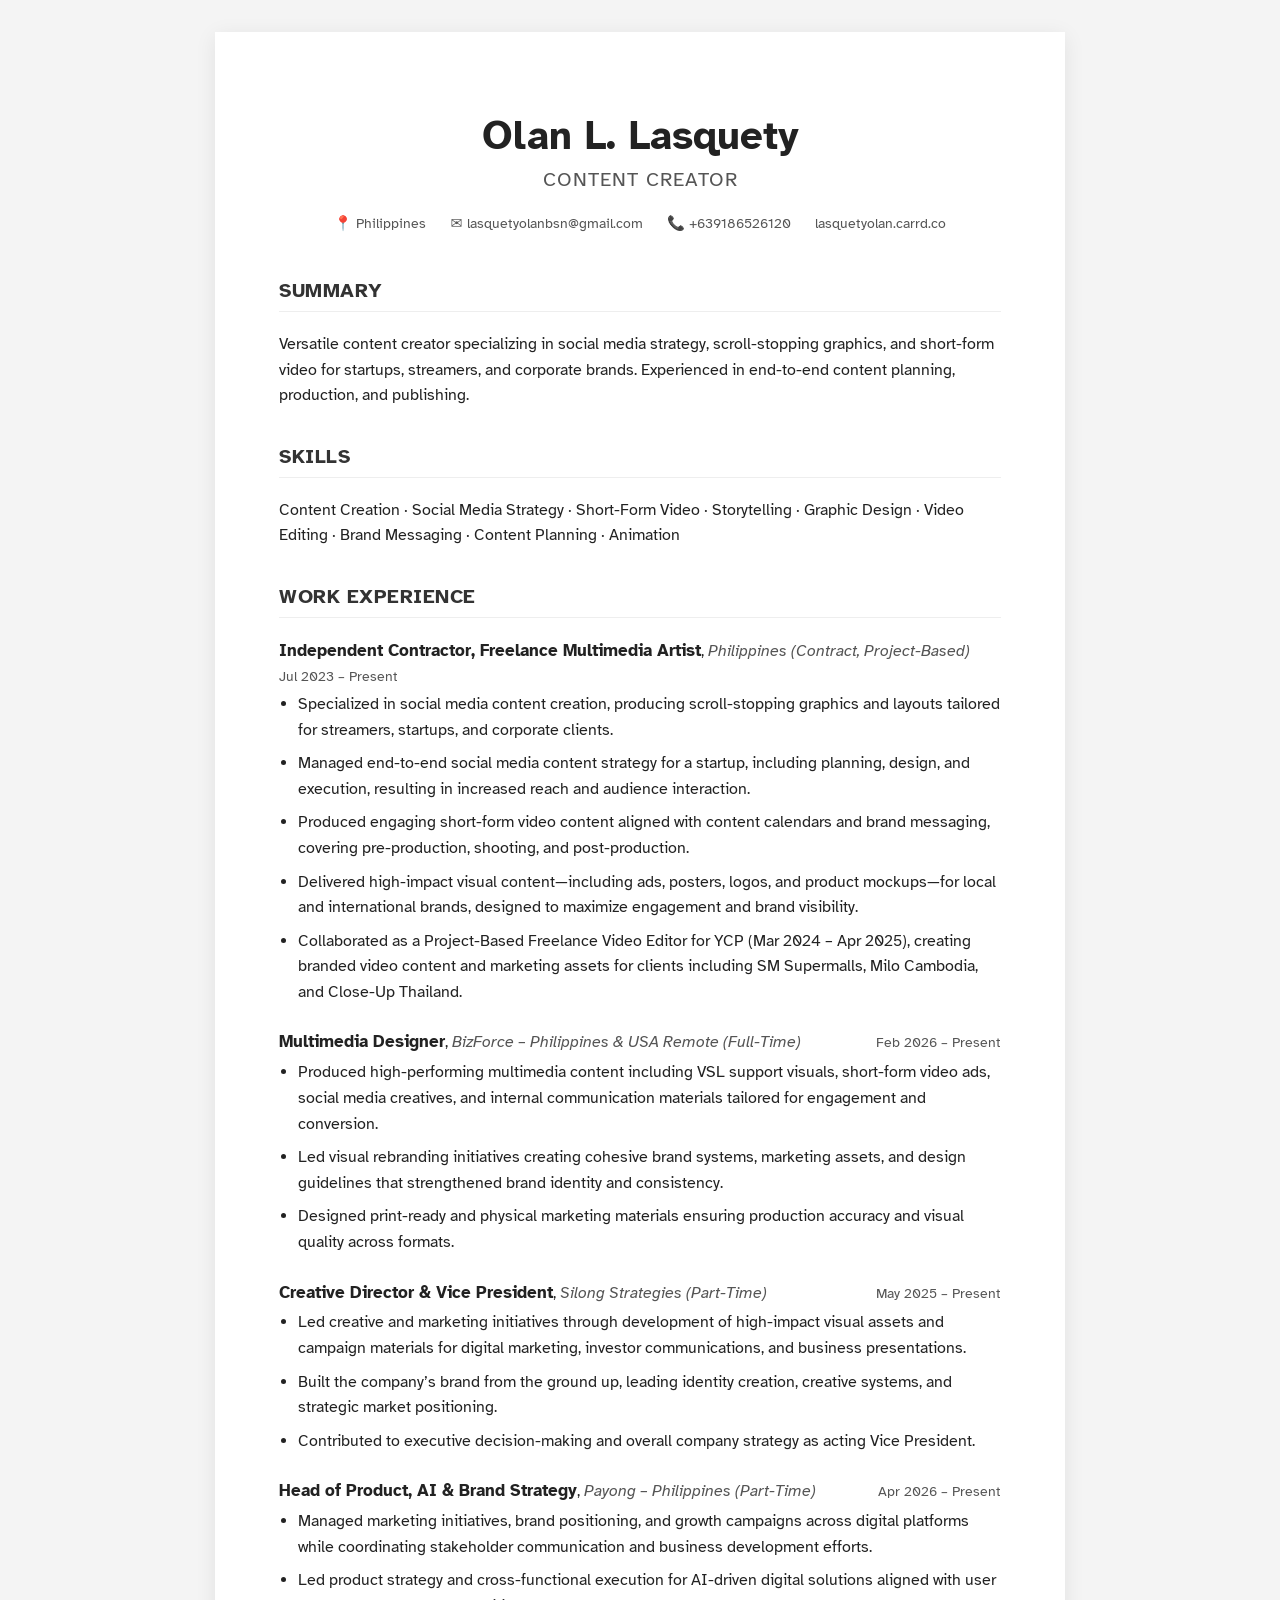
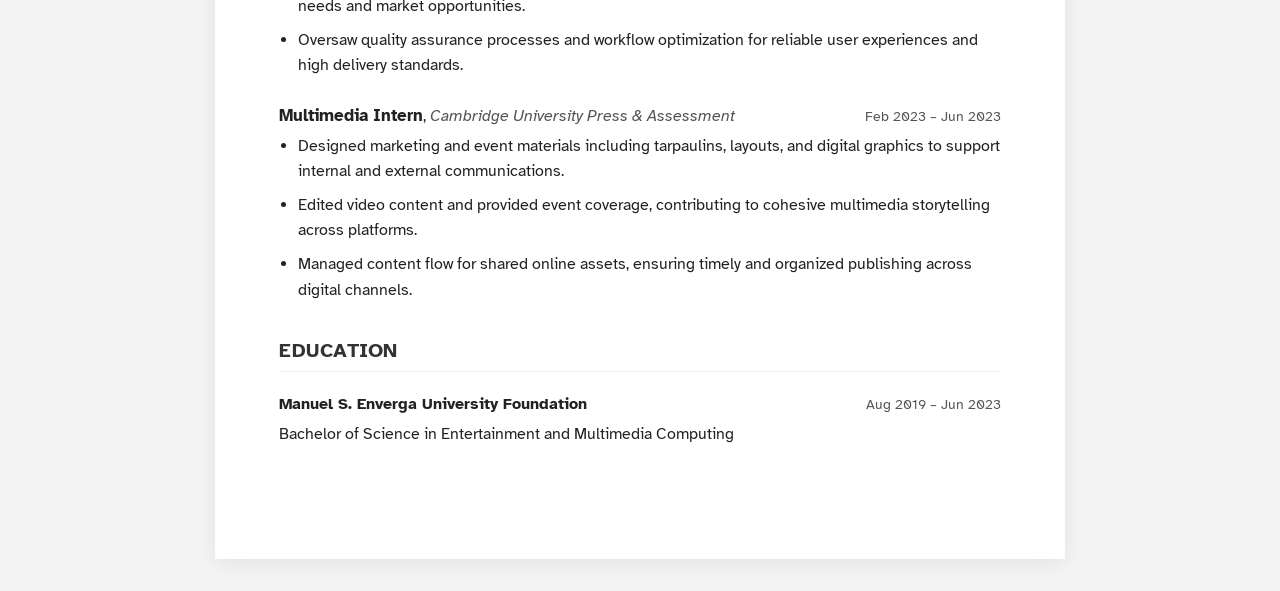
==== content-creation/index.html @ 15aa29db "Add files via upload" ====
<!DOCTYPE html>
<html lang="en">
<head>
    <meta charset="UTF-8">
    <meta name="viewport" content="width=device-width, initial-scale=1.0">
    <title>Olan L. Lasquety &#8211; Content Creator</title>
    <meta name="description" content="Resume of Olan L. Lasquety, Content Creator.">
    <meta name="robots" content="noindex, nofollow">
    <link rel="stylesheet" href="../styles.css">
</head>
<body>
    <div class="sheet">
        <header>
            <h1>Olan L. Lasquety</h1>
            <p class="role">Content Creator</p>
            <div class="contact">
                <span>&#128205; Philippines</span>
                <span>&#9993; <a href="mailto:lasquetyolanbsn@gmail.com">lasquetyolanbsn@gmail.com</a></span>
                <span>&#128222; +639186526120</span>
                <span><a href="https://lasquetyolan.carrd.co">lasquetyolan.carrd.co</a></span>
            </div>
        </header>

        <section>
            <h2>Summary</h2>
            <p>Versatile content creator specializing in social media strategy, scroll-stopping graphics, and short-form video for startups, streamers, and corporate brands. Experienced in end-to-end content planning, production, and publishing.</p>
        </section>

        <section>
            <h2>Skills</h2>
            <p class="skills-list">Content Creation &middot; Social Media Strategy &middot; Short-Form Video &middot; Storytelling &middot; Graphic Design &middot; Video Editing &middot; Brand Messaging &middot; Content Planning &middot; Animation</p>
        </section>

        <section>
            <h2>Work Experience</h2>

            <div class="job">
                <div class="job-header">
                    <span><span class="job-title">Independent Contractor, Freelance Multimedia Artist</span>, <span class="job-company">Philippines (Contract, Project-Based)</span></span>
                    <span class="job-date">Jul 2023 &#8211; Present</span>
                </div>
                <ul class="job-list">
                    <li>Specialized in social media content creation, producing scroll-stopping graphics and layouts tailored for streamers, startups, and corporate clients.</li>
                    <li>Managed end-to-end social media content strategy for a startup, including planning, design, and execution, resulting in increased reach and audience interaction.</li>
                    <li>Produced engaging short-form video content aligned with content calendars and brand messaging, covering pre-production, shooting, and post-production.</li>
                    <li>Delivered high-impact visual content&#8212;including ads, posters, logos, and product mockups&#8212;for local and international brands, designed to maximize engagement and brand visibility.</li>
                    <li>Collaborated as a Project-Based Freelance Video Editor for YCP (Mar 2024 &#8211; Apr 2025), creating branded video content and marketing assets for clients including SM Supermalls, Milo Cambodia, and Close-Up Thailand.</li>
                </ul>
            </div>

            <div class="job">
                <div class="job-header">
                    <span><span class="job-title">Multimedia Designer</span>, <span class="job-company">BizForce &#8211; Philippines &amp; USA Remote (Full-Time)</span></span>
                    <span class="job-date">Feb 2026 &#8211; Present</span>
                </div>
                <ul class="job-list">
                    <li>Produced high-performing multimedia content including VSL support visuals, short-form video ads, social media creatives, and internal communication materials tailored for engagement and conversion.</li>
                    <li>Led visual rebranding initiatives creating cohesive brand systems, marketing assets, and design guidelines that strengthened brand identity and consistency.</li>
                    <li>Designed print-ready and physical marketing materials ensuring production accuracy and visual quality across formats.</li>
                </ul>
            </div>

            <div class="job">
                <div class="job-header">
                    <span><span class="job-title">Creative Director &amp; Vice President</span>, <span class="job-company">Silong Strategies (Part-Time)</span></span>
                    <span class="job-date">May 2025 &#8211; Present</span>
                </div>
                <ul class="job-list">
                    <li>Led creative and marketing initiatives through development of high-impact visual assets and campaign materials for digital marketing, investor communications, and business presentations.</li>
                    <li>Built the company&#8217;s brand from the ground up, leading identity creation, creative systems, and strategic market positioning.</li>
                    <li>Contributed to executive decision-making and overall company strategy as acting Vice President.</li>
                </ul>
            </div>

            <div class="job">
                <div class="job-header">
                    <span><span class="job-title">Head of Product, AI &amp; Brand Strategy</span>, <span class="job-company">Payong &#8211; Philippines (Part-Time)</span></span>
                    <span class="job-date">Apr 2026 &#8211; Present</span>
                </div>
                <ul class="job-list">
                    <li>Managed marketing initiatives, brand positioning, and growth campaigns across digital platforms while coordinating stakeholder communication and business development efforts.</li>
                    <li>Led product strategy and cross-functional execution for AI-driven digital solutions aligned with user needs and market opportunities.</li>
                    <li>Oversaw quality assurance processes and workflow optimization for reliable user experiences and high delivery standards.</li>
                </ul>
            </div>

            <div class="job">
                <div class="job-header">
                    <span><span class="job-title">Multimedia Intern</span>, <span class="job-company">Cambridge University Press &amp; Assessment</span></span>
                    <span class="job-date">Feb 2023 &#8211; Jun 2023</span>
                </div>
                <ul class="job-list">
                    <li>Designed marketing and event materials including tarpaulins, layouts, and digital graphics to support internal and external communications.</li>
                    <li>Edited video content and provided event coverage, contributing to cohesive multimedia storytelling across platforms.</li>
                    <li>Managed content flow for shared online assets, ensuring timely and organized publishing across digital channels.</li>
                </ul>
            </div>
        </section>

        <section>
            <h2>Education</h2>
            <div class="education-entry">
                <div class="edu-header">
                    <span class="edu-school">Manuel S. Enverga University Foundation</span>
                    <span class="edu-date">Aug 2019 &#8211; Jun 2023</span>
                </div>
                <div>Bachelor of Science in Entertainment and Multimedia Computing</div>
            </div>
        </section>
    </div>
</body>
</html>
---- styles.css ----
@import url('https://fonts.googleapis.com/css2?family=Atkinson+Hyperlegible:ital,wght@0,400;0,700;1,400;1,700&display=swap');

:root {
    --bg-color: #f4f4f4;
    --paper-color: #ffffff;
    --text-main: #222222;
    --text-muted: #555555;
    --accent: #333333;
    --divider: #eeeeee;
}

* {
    box-sizing: border-box;
    margin: 0;
    padding: 0;
}

body {
    background-color: var(--bg-color);
    font-family: 'Atkinson Hyperlegible', system-ui, -apple-system, sans-serif;
    color: var(--text-main);
    line-height: 1.6;
    display: flex;
    justify-content: center;
    padding: 2rem 1rem;
    -webkit-font-smoothing: antialiased;
}

.sheet {
    background-color: var(--paper-color);
    width: 100%;
    max-width: 850px;
    padding: 5rem 4rem;
    box-shadow: 0 4px 20px rgba(0, 0, 0, 0.08);
}

header {
    text-align: center;
    margin-bottom: 2.5rem;
}

h1 {
    font-size: 2.5rem;
    font-weight: 700;
    margin-bottom: 0.25rem;
    line-height: 1.2;
}

.role {
    font-size: 1.25rem;
    font-weight: 400;
    color: var(--text-muted);
    margin-bottom: 1rem;
    text-transform: uppercase;
    letter-spacing: 1px;
}

.contact {
    display: flex;
    flex-wrap: wrap;
    justify-content: center;
    gap: 1rem 1.5rem;
    font-size: 0.9rem;
    color: var(--text-muted);
}

.contact a {
    color: inherit;
    text-decoration: none;
}

.contact a:hover {
    text-decoration: underline;
}

section {
    margin-bottom: 2rem;
}

h2 {
    font-size: 1.25rem;
    text-transform: uppercase;
    letter-spacing: 0.5px;
    border-bottom: 1px solid var(--divider);
    padding-bottom: 0.25rem;
    margin-bottom: 1.25rem;
    color: var(--accent);
}

.job {
    margin-bottom: 1.5rem;
}

.job-header {
    display: flex;
    justify-content: space-between;
    align-items: baseline;
    margin-bottom: 0.25rem;
    flex-wrap: wrap;
}

.job-title {
    font-weight: 700;
    font-size: 1.05rem;
}

.job-company {
    font-style: italic;
    color: var(--text-muted);
}

.job-date {
    font-size: 0.9rem;
    color: var(--text-muted);
    white-space: nowrap;
}

.job-list {
    padding-left: 1.2rem;
}

.job-list li {
    margin-bottom: 0.5rem;
}

.skills-list {
    font-size: 1rem;
}

.education-entry {
    margin-bottom: 1rem;
}

.edu-header {
    display: flex;
    justify-content: space-between;
    align-items: baseline;
    margin-bottom: 0.25rem;
    flex-wrap: wrap;
}

.edu-school {
    font-weight: 700;
}

.edu-date {
    font-size: 0.9rem;
    color: var(--text-muted);
    white-space: nowrap;
}

/* Print Styles */
@media print {
    @page {
        margin: 0;
        size: A4 portrait;
    }
    body {
        background-color: white;
        padding: 0;
        display: block;
    }
    .sheet {
        box-shadow: none;
        padding: 2cm;
        max-width: 100%;
        margin: 0 auto;
    }
}

/* Mobile Responsive */
@media screen and (max-width: 600px) {
    body {
        padding: 0;
    }
    .sheet {
        padding: 2rem 1.5rem;
        box-shadow: none;
    }
    .job-header, .edu-header {
        flex-direction: column;
    }
    .job-date, .edu-date {
        margin-top: 0.25rem;
    }
}
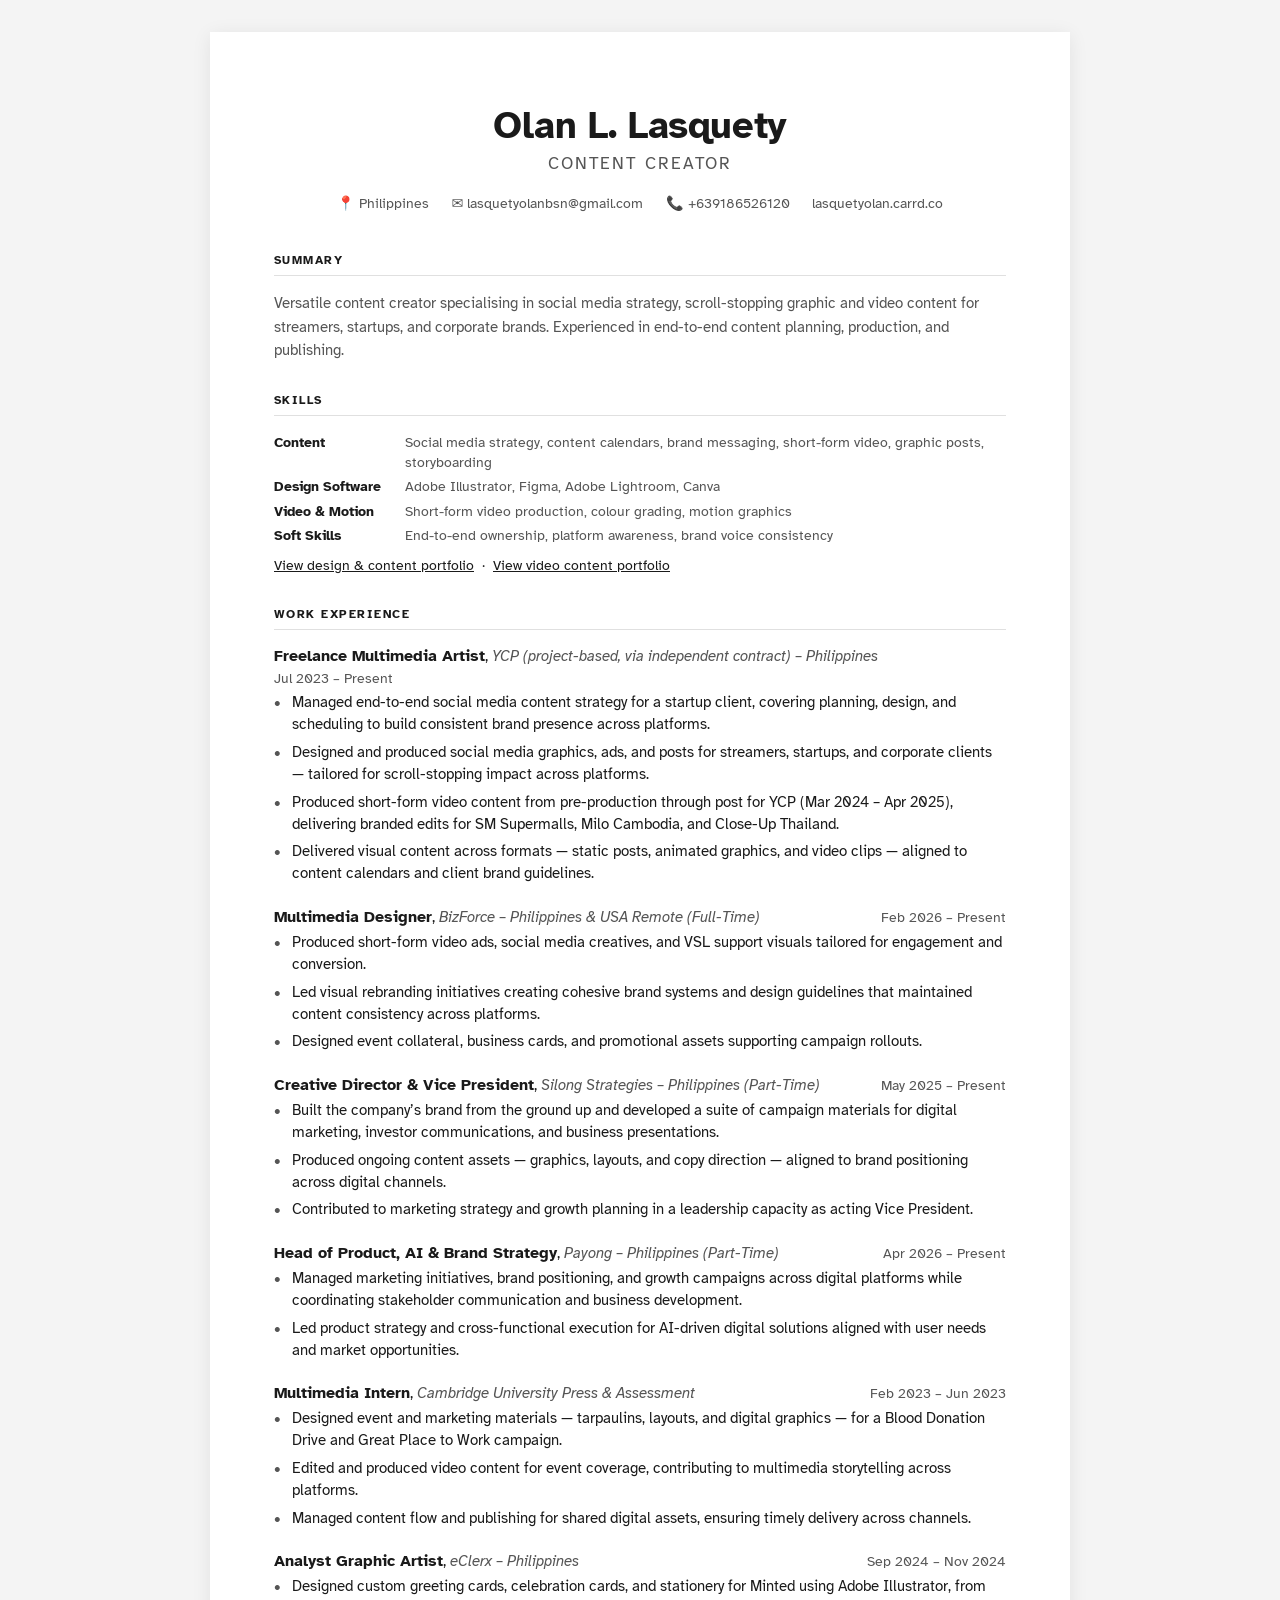
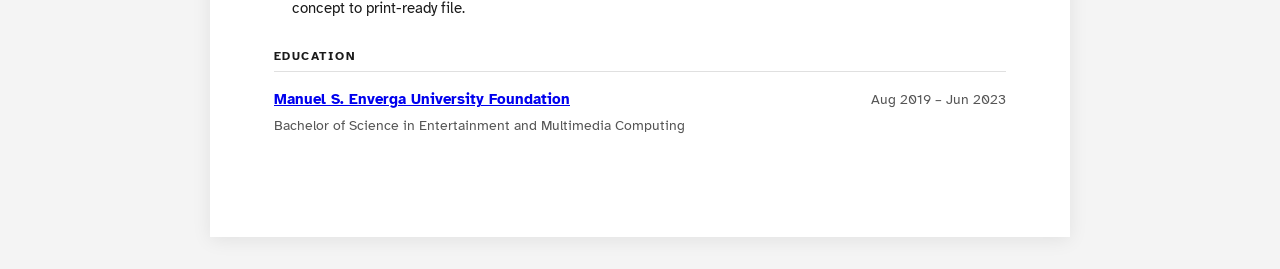
==== commit b3384955: "content(content-creation): skill-grid, content-first ordering, both portfolio links" ====
--- a/content-creation/index.html
+++ b/content-creation/index.html
@@ -1,112 +1,133 @@
 <!DOCTYPE html>
 <html lang="en">
 <head>
-    <meta charset="UTF-8">
-    <meta name="viewport" content="width=device-width, initial-scale=1.0">
-    <title>Olan L. Lasquety &#8211; Content Creator</title>
-    <meta name="description" content="Resume of Olan L. Lasquety, Content Creator.">
-    <meta name="robots" content="noindex, nofollow">
-    <link rel="stylesheet" href="../styles.css">
+  <meta charset="UTF-8">
+  <meta name="viewport" content="width=device-width, initial-scale=1.0">
+  <title>Olan L. Lasquety &#8211; Content Creator</title>
+  <meta name="description" content="Resume of Olan L. Lasquety, Content Creator specialising in social media strategy, graphic content, and short-form video for brands and startups.">
+  <meta name="robots" content="noindex, nofollow">
+  <link rel="preconnect" href="https://fonts.googleapis.com">
+  <link rel="preconnect" href="https://fonts.gstatic.com" crossorigin>
+  <link rel="stylesheet" href="../styles.css">
 </head>
 <body>
-    <div class="sheet">
-        <header>
-            <h1>Olan L. Lasquety</h1>
-            <p class="role">Content Creator</p>
-            <div class="contact">
-                <span>&#128205; Philippines</span>
-                <span>&#9993; <a href="mailto:lasquetyolanbsn@gmail.com">lasquetyolanbsn@gmail.com</a></span>
-                <span>&#128222; +639186526120</span>
-                <span><a href="https://lasquetyolan.carrd.co">lasquetyolan.carrd.co</a></span>
-            </div>
-        </header>
+<div class="sheet">
 
-        <section>
-            <h2>Summary</h2>
-            <p>Versatile content creator specializing in social media strategy, scroll-stopping graphics, and short-form video for startups, streamers, and corporate brands. Experienced in end-to-end content planning, production, and publishing.</p>
-        </section>
+  <header>
+    <h1>Olan L. Lasquety</h1>
+    <p class="role">Content Creator</p>
+    <ul class="contact">
+      <li>&#128205; Philippines</li>
+      <li>&#9993; <a href="mailto:lasquetyolanbsn@gmail.com">lasquetyolanbsn@gmail.com</a></li>
+      <li>&#128222; <a href="tel:+639186526120">+639186526120</a></li>
+      <li><a href="https://lasquetyolan.carrd.co">lasquetyolan.carrd.co</a></li>
+    </ul>
+  </header>
 
-        <section>
-            <h2>Skills</h2>
-            <p class="skills-list">Content Creation &middot; Social Media Strategy &middot; Short-Form Video &middot; Storytelling &middot; Graphic Design &middot; Video Editing &middot; Brand Messaging &middot; Content Planning &middot; Animation</p>
-        </section>
+  <section>
+    <h2>Summary</h2>
+    <p class="summary">Versatile content creator specialising in social media strategy, scroll-stopping graphic and video content for streamers, startups, and corporate brands. Experienced in end-to-end content planning, production, and publishing.</p>
+  </section>
 
-        <section>
-            <h2>Work Experience</h2>
+  <section>
+    <h2>Skills</h2>
+    <dl class="skill-grid">
+      <dt>Content</dt>            <dd>Social media strategy, content calendars, brand messaging, short-form video, graphic posts, storyboarding</dd>
+      <dt>Design Software</dt>   <dd>Adobe Illustrator, Figma, Adobe Lightroom, Canva</dd>
+      <dt>Video &amp; Motion</dt> <dd>Short-form video production, colour grading, motion graphics</dd>
+      <dt>Soft Skills</dt>        <dd>End-to-end ownership, platform awareness, brand voice consistency</dd>
+    </dl>
+    <p class="portfolio-link">
+      <a href="https://lasquetyolan.carrd.co/#design">View design &amp; content portfolio</a>
+      &nbsp;&middot;&nbsp;
+      <a href="https://lasquetyolan.carrd.co/#video">View video content portfolio</a>
+    </p>
+  </section>
 
-            <div class="job">
-                <div class="job-header">
-                    <span><span class="job-title">Independent Contractor, Freelance Multimedia Artist</span>, <span class="job-company">Philippines (Contract, Project-Based)</span></span>
-                    <span class="job-date">Jul 2023 &#8211; Present</span>
-                </div>
-                <ul class="job-list">
-                    <li>Specialized in social media content creation, producing scroll-stopping graphics and layouts tailored for streamers, startups, and corporate clients.</li>
-                    <li>Managed end-to-end social media content strategy for a startup, including planning, design, and execution, resulting in increased reach and audience interaction.</li>
-                    <li>Produced engaging short-form video content aligned with content calendars and brand messaging, covering pre-production, shooting, and post-production.</li>
-                    <li>Delivered high-impact visual content&#8212;including ads, posters, logos, and product mockups&#8212;for local and international brands, designed to maximize engagement and brand visibility.</li>
-                    <li>Collaborated as a Project-Based Freelance Video Editor for YCP (Mar 2024 &#8211; Apr 2025), creating branded video content and marketing assets for clients including SM Supermalls, Milo Cambodia, and Close-Up Thailand.</li>
-                </ul>
-            </div>
+  <section>
+    <h2>Work Experience</h2>
 
-            <div class="job">
-                <div class="job-header">
-                    <span><span class="job-title">Multimedia Designer</span>, <span class="job-company">BizForce &#8211; Philippines &amp; USA Remote (Full-Time)</span></span>
-                    <span class="job-date">Feb 2026 &#8211; Present</span>
-                </div>
-                <ul class="job-list">
-                    <li>Produced high-performing multimedia content including VSL support visuals, short-form video ads, social media creatives, and internal communication materials tailored for engagement and conversion.</li>
-                    <li>Led visual rebranding initiatives creating cohesive brand systems, marketing assets, and design guidelines that strengthened brand identity and consistency.</li>
-                    <li>Designed print-ready and physical marketing materials ensuring production accuracy and visual quality across formats.</li>
-                </ul>
-            </div>
+    <div class="job">
+      <div class="job-header">
+        <span><span class="job-title">Freelance Multimedia Artist</span>, <span class="job-company">YCP (project-based, via independent contract) &#8211; Philippines</span></span>
+        <span class="job-date">Jul 2023 &#8211; Present</span>
+      </div>
+      <ul class="job-list">
+        <li>Managed end-to-end social media content strategy for a startup client, covering planning, design, and scheduling to build consistent brand presence across platforms.</li>
+        <li>Designed and produced social media graphics, ads, and posts for streamers, startups, and corporate clients &#8212; tailored for scroll-stopping impact across platforms.</li>
+        <li>Produced short-form video content from pre-production through post for YCP (Mar 2024 &#8211; Apr 2025), delivering branded edits for SM Supermalls, Milo Cambodia, and Close-Up Thailand.</li>
+        <li>Delivered visual content across formats &#8212; static posts, animated graphics, and video clips &#8212; aligned to content calendars and client brand guidelines.</li>
+      </ul>
+    </div>
 
-            <div class="job">
-                <div class="job-header">
-                    <span><span class="job-title">Creative Director &amp; Vice President</span>, <span class="job-company">Silong Strategies (Part-Time)</span></span>
-                    <span class="job-date">May 2025 &#8211; Present</span>
-                </div>
-                <ul class="job-list">
-                    <li>Led creative and marketing initiatives through development of high-impact visual assets and campaign materials for digital marketing, investor communications, and business presentations.</li>
-                    <li>Built the company&#8217;s brand from the ground up, leading identity creation, creative systems, and strategic market positioning.</li>
-                    <li>Contributed to executive decision-making and overall company strategy as acting Vice President.</li>
-                </ul>
-            </div>
+    <div class="job">
+      <div class="job-header">
+        <span><span class="job-title">Multimedia Designer</span>, <span class="job-company">BizForce &#8211; Philippines &amp; USA Remote (Full-Time)</span></span>
+        <span class="job-date">Feb 2026 &#8211; Present</span>
+      </div>
+      <ul class="job-list">
+        <li>Produced short-form video ads, social media creatives, and VSL support visuals tailored for engagement and conversion.</li>
+        <li>Led visual rebranding initiatives creating cohesive brand systems and design guidelines that maintained content consistency across platforms.</li>
+        <li>Designed event collateral, business cards, and promotional assets supporting campaign rollouts.</li>
+      </ul>
+    </div>
 
-            <div class="job">
-                <div class="job-header">
-                    <span><span class="job-title">Head of Product, AI &amp; Brand Strategy</span>, <span class="job-company">Payong &#8211; Philippines (Part-Time)</span></span>
-                    <span class="job-date">Apr 2026 &#8211; Present</span>
-                </div>
-                <ul class="job-list">
-                    <li>Managed marketing initiatives, brand positioning, and growth campaigns across digital platforms while coordinating stakeholder communication and business development efforts.</li>
-                    <li>Led product strategy and cross-functional execution for AI-driven digital solutions aligned with user needs and market opportunities.</li>
-                    <li>Oversaw quality assurance processes and workflow optimization for reliable user experiences and high delivery standards.</li>
-                </ul>
-            </div>
+    <div class="job">
+      <div class="job-header">
+        <span><span class="job-title">Creative Director &amp; Vice President</span>, <span class="job-company">Silong Strategies &#8211; Philippines (Part-Time)</span></span>
+        <span class="job-date">May 2025 &#8211; Present</span>
+      </div>
+      <ul class="job-list">
+        <li>Built the company&#8217;s brand from the ground up and developed a suite of campaign materials for digital marketing, investor communications, and business presentations.</li>
+        <li>Produced ongoing content assets &#8212; graphics, layouts, and copy direction &#8212; aligned to brand positioning across digital channels.</li>
+        <li>Contributed to marketing strategy and growth planning in a leadership capacity as acting Vice President.</li>
+      </ul>
+    </div>
 
-            <div class="job">
-                <div class="job-header">
-                    <span><span class="job-title">Multimedia Intern</span>, <span class="job-company">Cambridge University Press &amp; Assessment</span></span>
-                    <span class="job-date">Feb 2023 &#8211; Jun 2023</span>
-                </div>
-                <ul class="job-list">
-                    <li>Designed marketing and event materials including tarpaulins, layouts, and digital graphics to support internal and external communications.</li>
-                    <li>Edited video content and provided event coverage, contributing to cohesive multimedia storytelling across platforms.</li>
-                    <li>Managed content flow for shared online assets, ensuring timely and organized publishing across digital channels.</li>
-                </ul>
-            </div>
-        </section>
+    <div class="job">
+      <div class="job-header">
+        <span><span class="job-title">Head of Product, AI &amp; Brand Strategy</span>, <span class="job-company">Payong &#8211; Philippines (Part-Time)</span></span>
+        <span class="job-date">Apr 2026 &#8211; Present</span>
+      </div>
+      <ul class="job-list">
+        <li>Managed marketing initiatives, brand positioning, and growth campaigns across digital platforms while coordinating stakeholder communication and business development.</li>
+        <li>Led product strategy and cross-functional execution for AI-driven digital solutions aligned with user needs and market opportunities.</li>
+      </ul>
+    </div>
 
-        <section>
-            <h2>Education</h2>
-            <div class="education-entry">
-                <div class="edu-header">
-                    <span class="edu-school">Manuel S. Enverga University Foundation</span>
-                    <span class="edu-date">Aug 2019 &#8211; Jun 2023</span>
-                </div>
-                <div>Bachelor of Science in Entertainment and Multimedia Computing</div>
-            </div>
-        </section>
+    <div class="job">
+      <div class="job-header">
+        <span><span class="job-title">Multimedia Intern</span>, <span class="job-company">Cambridge University Press &amp; Assessment</span></span>
+        <span class="job-date">Feb 2023 &#8211; Jun 2023</span>
+      </div>
+      <ul class="job-list">
+        <li>Designed event and marketing materials &#8212; tarpaulins, layouts, and digital graphics &#8212; for a Blood Donation Drive and Great Place to Work campaign.</li>
+        <li>Edited and produced video content for event coverage, contributing to multimedia storytelling across platforms.</li>
+        <li>Managed content flow and publishing for shared digital assets, ensuring timely delivery across channels.</li>
+      </ul>
     </div>
+
+    <div class="job">
+      <div class="job-header">
+        <span><span class="job-title">Analyst Graphic Artist</span>, <span class="job-company">eClerx &#8211; Philippines</span></span>
+        <span class="job-date">Sep 2024 &#8211; Nov 2024</span>
+      </div>
+      <ul class="job-list">
+        <li>Designed custom greeting cards, celebration cards, and stationery for Minted using Adobe Illustrator, from concept to print-ready file.</li>
+      </ul>
+    </div>
+
+  </section>
+
+  <section>
+    <h2>Education</h2>
+    <div class="edu-header">
+      <span class="edu-school"><a href="https://mseuf.edu.ph">Manuel S. Enverga University Foundation</a></span>
+      <span class="edu-date">Aug 2019 &#8211; Jun 2023</span>
+    </div>
+    <p class="edu-degree">Bachelor of Science in Entertainment and Multimedia Computing</p>
+  </section>
+
+</div>
 </body>
-</html>
+</html>
--- a/styles.css
+++ b/styles.css
@@ -1,186 +1,163 @@
 @import url('https://fonts.googleapis.com/css2?family=Atkinson+Hyperlegible:ital,wght@0,400;0,700;1,400;1,700&display=swap');
 
 :root {
-    --bg-color: #f4f4f4;
-    --paper-color: #ffffff;
-    --text-main: #222222;
-    --text-muted: #555555;
-    --accent: #333333;
-    --divider: #eeeeee;
+    --bg: #f4f4f4;
+    --paper: #ffffff;
+    --ink: #1a1a1a;
+    --muted: #555555;
+    --accent: #1a1a1a;
+    --rule: #e0e0e0;
 }
 
-* {
-    box-sizing: border-box;
-    margin: 0;
-    padding: 0;
-}
+*, *::before, *::after { box-sizing: border-box; margin: 0; padding: 0; }
 
 body {
-    background-color: var(--bg-color);
+    background: var(--bg);
     font-family: 'Atkinson Hyperlegible', system-ui, -apple-system, sans-serif;
-    color: var(--text-main);
-    line-height: 1.6;
+    color: var(--ink);
+    line-height: 1.55;
+    padding: 2rem 1rem;
     display: flex;
     justify-content: center;
-    padding: 2rem 1rem;
     -webkit-font-smoothing: antialiased;
 }
 
 .sheet {
-    background-color: var(--paper-color);
+    background: var(--paper);
     width: 100%;
-    max-width: 850px;
-    padding: 5rem 4rem;
-    box-shadow: 0 4px 20px rgba(0, 0, 0, 0.08);
+    max-width: 860px;
+    padding: 4.5rem 4rem;
+    box-shadow: 0 3px 18px rgba(0,0,0,.08);
 }
 
-header {
-    text-align: center;
-    margin-bottom: 2.5rem;
-}
+/* ── Header ─────────────────────────────── */
+header { text-align: center; margin-bottom: 2.25rem; }
 
 h1 {
-    font-size: 2.5rem;
+    font-size: 2.4rem;
     font-weight: 700;
-    margin-bottom: 0.25rem;
-    line-height: 1.2;
+    line-height: 1.15;
+    letter-spacing: -0.01em;
+    margin-bottom: 0.2rem;
 }
 
 .role {
-    font-size: 1.25rem;
+    font-size: 1.05rem;
     font-weight: 400;
-    color: var(--text-muted);
+    color: var(--muted);
+    text-transform: uppercase;
+    letter-spacing: 0.12em;
     margin-bottom: 1rem;
-    text-transform: uppercase;
-    letter-spacing: 1px;
 }
 
 .contact {
     display: flex;
     flex-wrap: wrap;
     justify-content: center;
-    gap: 1rem 1.5rem;
-    font-size: 0.9rem;
-    color: var(--text-muted);
+    gap: 0.4rem 1.4rem;
+    font-size: 0.88rem;
+    color: var(--muted);
+    list-style: none;
+}
+.contact a { color: inherit; text-decoration: none; }
+.contact a:hover { text-decoration: underline; }
+
+/* ── Sections ────────────────────────────── */
+section { margin-bottom: 1.75rem; }
+
+h2 {
+    font-size: 0.78rem;
+    font-weight: 700;
+    text-transform: uppercase;
+    letter-spacing: 0.12em;
+    color: var(--accent);
+    border-bottom: 1px solid var(--rule);
+    padding-bottom: 0.3rem;
+    margin-bottom: 1rem;
 }
 
-.contact a {
-    color: inherit;
-    text-decoration: none;
+p.summary { color: var(--muted); font-size: 0.95rem; }
+
+/* ── Skill grid ──────────────────────────── */
+.skill-grid {
+    display: grid;
+    grid-template-columns: max-content 1fr;
+    gap: 4px 1.5rem;
+    font-size: 0.9rem;
+    line-height: 1.4;
 }
+.skill-grid dt { font-weight: 700; color: var(--ink); white-space: nowrap; }
+.skill-grid dd { color: var(--muted); margin: 0; }
 
-.contact a:hover {
-    text-decoration: underline;
+/* ── Portfolio link ──────────────────────── */
+.portfolio-link {
+    margin-top: 0.65rem;
+    font-size: 0.88rem;
 }
+.portfolio-link a { color: var(--ink); text-decoration: underline; }
+.portfolio-link a:hover { color: var(--muted); }
 
-section {
-    margin-bottom: 2rem;
-}
-
-h2 {
-    font-size: 1.25rem;
-    text-transform: uppercase;
-    letter-spacing: 0.5px;
-    border-bottom: 1px solid var(--divider);
-    padding-bottom: 0.25rem;
-    margin-bottom: 1.25rem;
-    color: var(--accent);
-}
-
-.job {
-    margin-bottom: 1.5rem;
-}
+/* ── Experience entries ──────────────────── */
+.job { margin-bottom: 1.4rem; }
+.job:last-child { margin-bottom: 0; }
 
 .job-header {
     display: flex;
     justify-content: space-between;
     align-items: baseline;
-    margin-bottom: 0.25rem;
     flex-wrap: wrap;
+    gap: 0.2rem 1rem;
+    margin-bottom: 0.2rem;
+    line-height: 1.3;
 }
 
-.job-title {
-    font-weight: 700;
-    font-size: 1.05rem;
+.job-title  { font-weight: 700; font-size: 1rem; }
+.job-company { font-style: italic; color: var(--muted); font-size: 0.95rem; }
+.job-date   { font-size: 0.85rem; color: var(--muted); white-space: nowrap; }
+
+.job-list {
+    list-style: none;
+    padding-left: 1.1rem;
+}
+.job-list li {
+    position: relative;
+    margin-bottom: 0.35rem;
+    font-size: 0.92rem;
+    line-height: 1.5;
+}
+.job-list li::before {
+    content: "\2022";
+    position: absolute;
+    left: -1.1rem;
+    color: var(--muted);
 }
 
-.job-company {
-    font-style: italic;
-    color: var(--text-muted);
-}
-
-.job-date {
-    font-size: 0.9rem;
-    color: var(--text-muted);
-    white-space: nowrap;
-}
-
-.job-list {
-    padding-left: 1.2rem;
-}
-
-.job-list li {
-    margin-bottom: 0.5rem;
-}
-
-.skills-list {
-    font-size: 1rem;
-}
-
-.education-entry {
-    margin-bottom: 1rem;
-}
-
+/* ── Education ───────────────────────────── */
 .edu-header {
     display: flex;
     justify-content: space-between;
     align-items: baseline;
-    margin-bottom: 0.25rem;
     flex-wrap: wrap;
+    gap: 0.2rem 1rem;
+    margin-bottom: 0.15rem;
+}
+.edu-school { font-weight: 700; font-size: 0.95rem; }
+.edu-degree { font-size: 0.9rem; color: var(--muted); }
+.edu-date   { font-size: 0.85rem; color: var(--muted); white-space: nowrap; }
+
+/* ── Print ───────────────────────────────── */
+@media print {
+    @page { size: A4 portrait; margin: 0.5in; }
+    body { background: white; padding: 0; display: block; }
+    .sheet { box-shadow: none; padding: 0; max-width: 100%; }
 }
 
-.edu-school {
-    font-weight: 700;
-}
-
-.edu-date {
-    font-size: 0.9rem;
-    color: var(--text-muted);
-    white-space: nowrap;
-}
-
-/* Print Styles */
-@media print {
-    @page {
-        margin: 0;
-        size: A4 portrait;
-    }
-    body {
-        background-color: white;
-        padding: 0;
-        display: block;
-    }
-    .sheet {
-        box-shadow: none;
-        padding: 2cm;
-        max-width: 100%;
-        margin: 0 auto;
-    }
-}
-
-/* Mobile Responsive */
-@media screen and (max-width: 600px) {
-    body {
-        padding: 0;
-    }
-    .sheet {
-        padding: 2rem 1.5rem;
-        box-shadow: none;
-    }
-    .job-header, .edu-header {
-        flex-direction: column;
-    }
-    .job-date, .edu-date {
-        margin-top: 0.25rem;
-    }
-}
+/* ── Mobile ──────────────────────────────── */
+@media (max-width: 600px) {
+    body { padding: 0; }
+    .sheet { padding: 2rem 1.4rem; box-shadow: none; }
+    .job-header, .edu-header { flex-direction: column; }
+    .skill-grid { grid-template-columns: 1fr; gap: 2px 0; }
+    .skill-grid dt { margin-top: 0.5rem; }
+    .skill-grid dt:first-child { margin-top: 0; }
+}
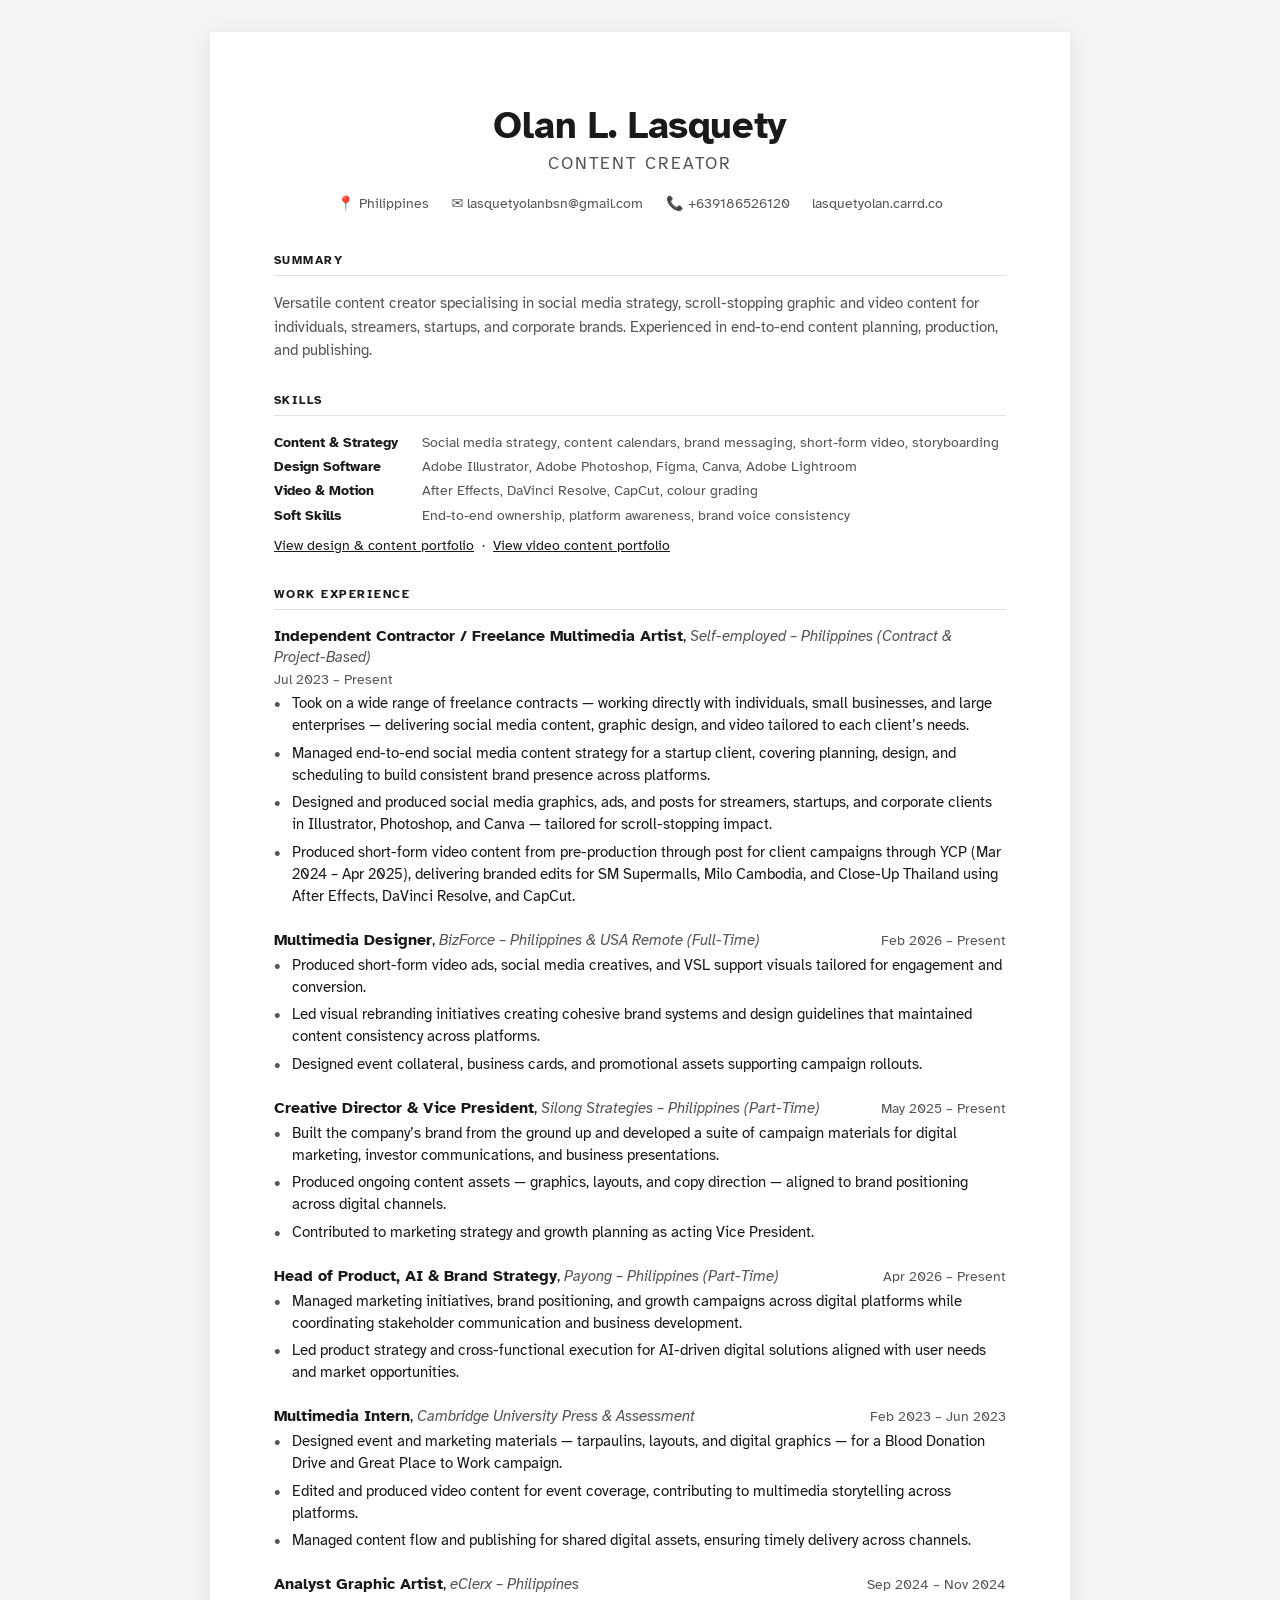
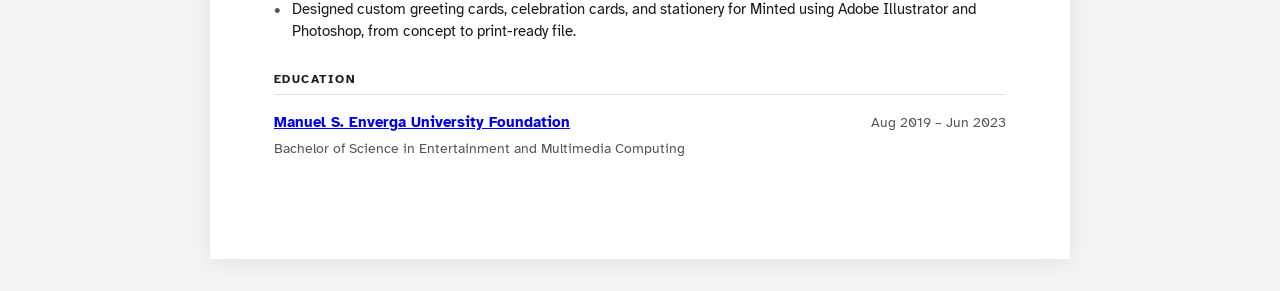
==== commit bdffe7bc: "content(content-creation): fix freelance entry; add AE/DaVinci/CapCut, Photoshop, Canva" ====
--- a/content-creation/index.html
+++ b/content-creation/index.html
@@ -26,16 +26,16 @@
 
   <section>
     <h2>Summary</h2>
-    <p class="summary">Versatile content creator specialising in social media strategy, scroll-stopping graphic and video content for streamers, startups, and corporate brands. Experienced in end-to-end content planning, production, and publishing.</p>
+    <p class="summary">Versatile content creator specialising in social media strategy, scroll-stopping graphic and video content for individuals, streamers, startups, and corporate brands. Experienced in end-to-end content planning, production, and publishing.</p>
   </section>
 
   <section>
     <h2>Skills</h2>
     <dl class="skill-grid">
-      <dt>Content</dt>            <dd>Social media strategy, content calendars, brand messaging, short-form video, graphic posts, storyboarding</dd>
-      <dt>Design Software</dt>   <dd>Adobe Illustrator, Figma, Adobe Lightroom, Canva</dd>
-      <dt>Video &amp; Motion</dt> <dd>Short-form video production, colour grading, motion graphics</dd>
-      <dt>Soft Skills</dt>        <dd>End-to-end ownership, platform awareness, brand voice consistency</dd>
+      <dt>Content &amp; Strategy</dt><dd>Social media strategy, content calendars, brand messaging, short-form video, storyboarding</dd>
+      <dt>Design Software</dt>      <dd>Adobe Illustrator, Adobe Photoshop, Figma, Canva, Adobe Lightroom</dd>
+      <dt>Video &amp; Motion</dt>    <dd>After Effects, DaVinci Resolve, CapCut, colour grading</dd>
+      <dt>Soft Skills</dt>           <dd>End-to-end ownership, platform awareness, brand voice consistency</dd>
     </dl>
     <p class="portfolio-link">
       <a href="https://lasquetyolan.carrd.co/#design">View design &amp; content portfolio</a>
@@ -49,14 +49,14 @@
 
     <div class="job">
       <div class="job-header">
-        <span><span class="job-title">Freelance Multimedia Artist</span>, <span class="job-company">YCP (project-based, via independent contract) &#8211; Philippines</span></span>
+        <span><span class="job-title">Independent Contractor / Freelance Multimedia Artist</span>, <span class="job-company">Self-employed &#8211; Philippines (Contract &amp; Project-Based)</span></span>
         <span class="job-date">Jul 2023 &#8211; Present</span>
       </div>
       <ul class="job-list">
+        <li>Took on a wide range of freelance contracts &#8212; working directly with individuals, small businesses, and large enterprises &#8212; delivering social media content, graphic design, and video tailored to each client&#8217;s needs.</li>
         <li>Managed end-to-end social media content strategy for a startup client, covering planning, design, and scheduling to build consistent brand presence across platforms.</li>
-        <li>Designed and produced social media graphics, ads, and posts for streamers, startups, and corporate clients &#8212; tailored for scroll-stopping impact across platforms.</li>
-        <li>Produced short-form video content from pre-production through post for YCP (Mar 2024 &#8211; Apr 2025), delivering branded edits for SM Supermalls, Milo Cambodia, and Close-Up Thailand.</li>
-        <li>Delivered visual content across formats &#8212; static posts, animated graphics, and video clips &#8212; aligned to content calendars and client brand guidelines.</li>
+        <li>Designed and produced social media graphics, ads, and posts for streamers, startups, and corporate clients in Illustrator, Photoshop, and Canva &#8212; tailored for scroll-stopping impact.</li>
+        <li>Produced short-form video content from pre-production through post for client campaigns through YCP (Mar 2024 &#8211; Apr 2025), delivering branded edits for SM Supermalls, Milo Cambodia, and Close-Up Thailand using After Effects, DaVinci Resolve, and CapCut.</li>
       </ul>
     </div>
 
@@ -80,7 +80,7 @@
       <ul class="job-list">
         <li>Built the company&#8217;s brand from the ground up and developed a suite of campaign materials for digital marketing, investor communications, and business presentations.</li>
         <li>Produced ongoing content assets &#8212; graphics, layouts, and copy direction &#8212; aligned to brand positioning across digital channels.</li>
-        <li>Contributed to marketing strategy and growth planning in a leadership capacity as acting Vice President.</li>
+        <li>Contributed to marketing strategy and growth planning as acting Vice President.</li>
       </ul>
     </div>
 
@@ -113,7 +113,7 @@
         <span class="job-date">Sep 2024 &#8211; Nov 2024</span>
       </div>
       <ul class="job-list">
-        <li>Designed custom greeting cards, celebration cards, and stationery for Minted using Adobe Illustrator, from concept to print-ready file.</li>
+        <li>Designed custom greeting cards, celebration cards, and stationery for Minted using Adobe Illustrator and Photoshop, from concept to print-ready file.</li>
       </ul>
     </div>
 
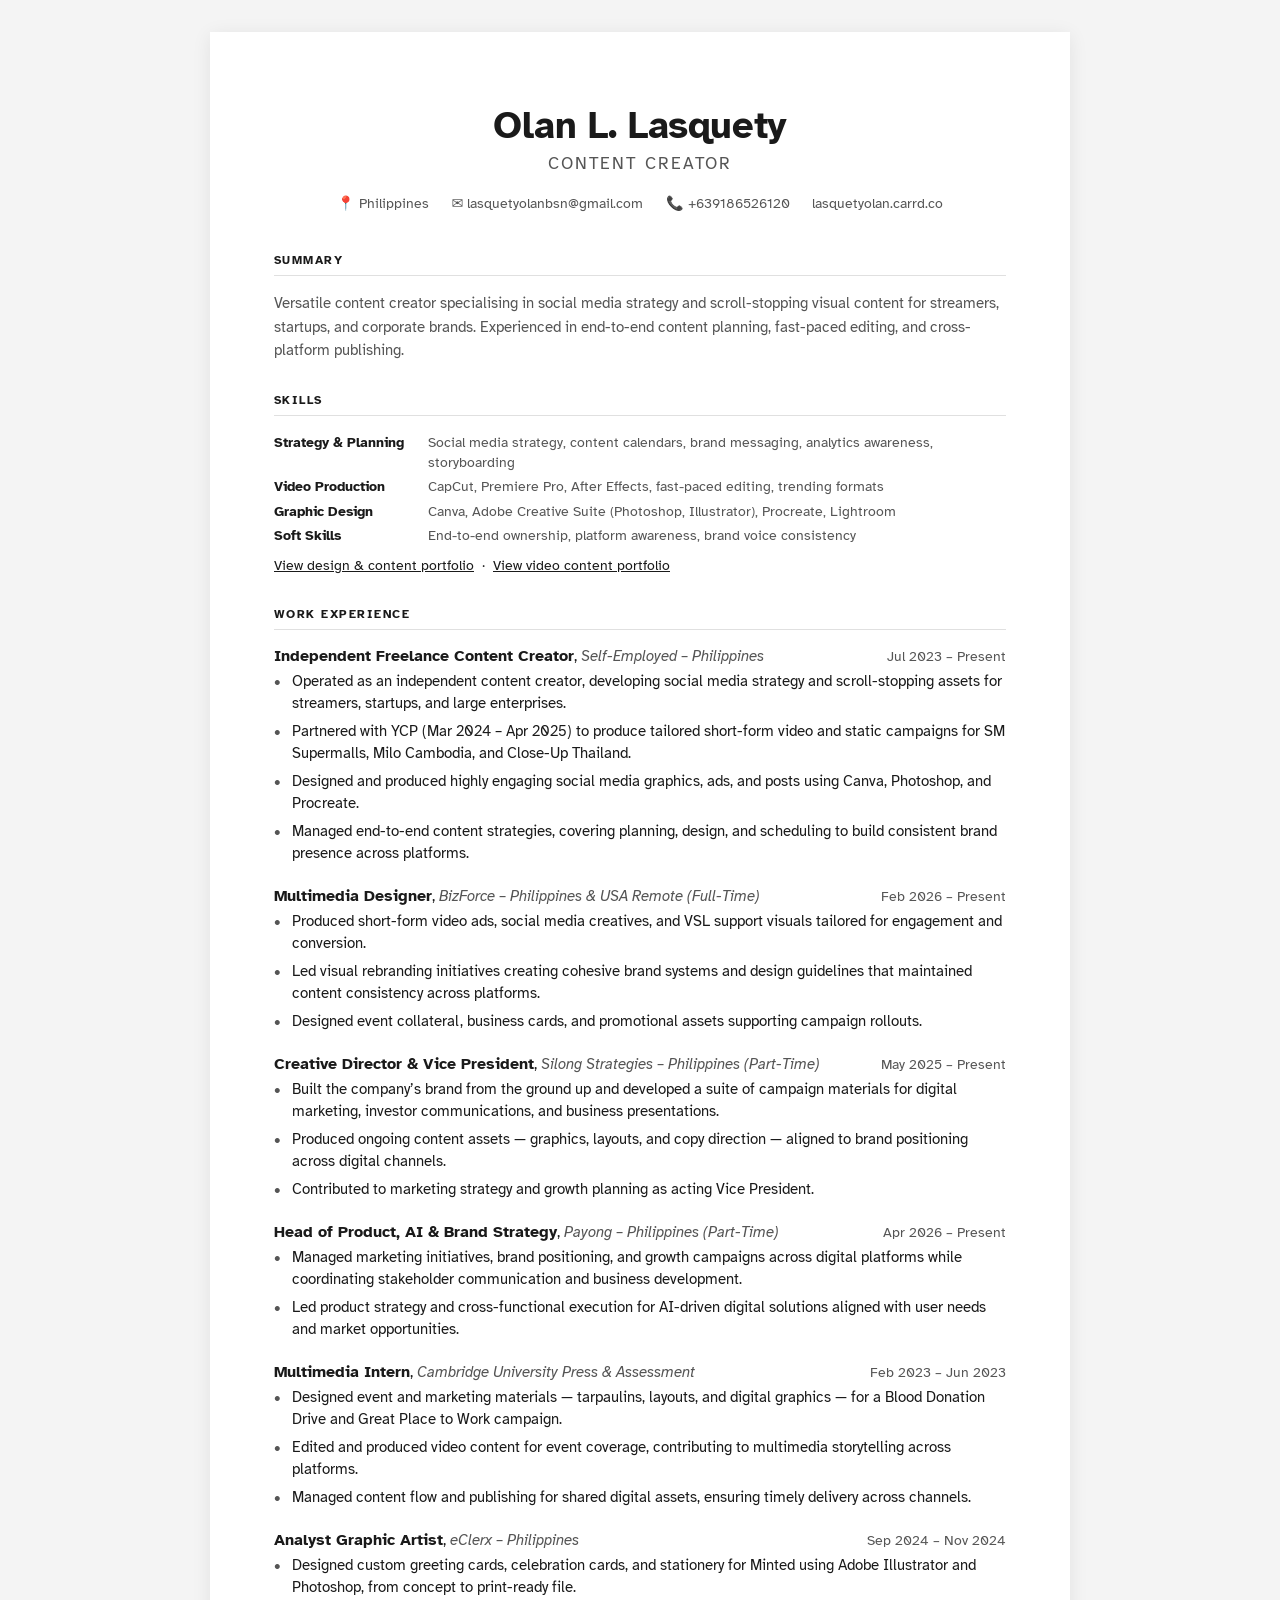
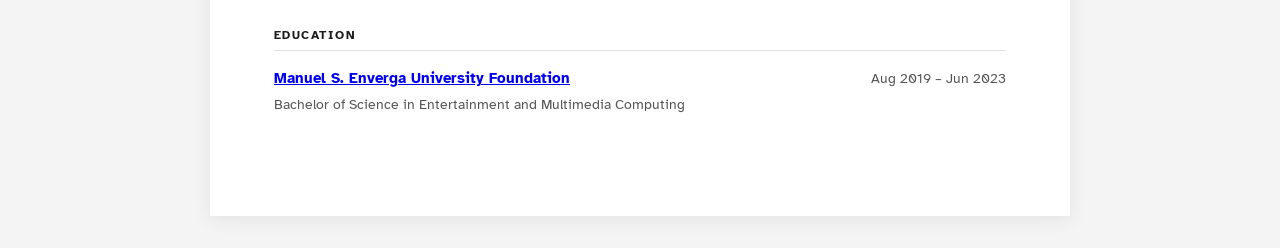
==== commit e68a159c: "content(content-creation): tailor skills, update freelance entry" ====
--- a/content-creation/index.html
+++ b/content-creation/index.html
@@ -26,16 +26,16 @@
 
   <section>
     <h2>Summary</h2>
-    <p class="summary">Versatile content creator specialising in social media strategy, scroll-stopping graphic and video content for individuals, streamers, startups, and corporate brands. Experienced in end-to-end content planning, production, and publishing.</p>
+    <p class="summary">Versatile content creator specialising in social media strategy and scroll-stopping visual content for streamers, startups, and corporate brands. Experienced in end-to-end content planning, fast-paced editing, and cross-platform publishing.</p>
   </section>
 
   <section>
     <h2>Skills</h2>
     <dl class="skill-grid">
-      <dt>Content &amp; Strategy</dt><dd>Social media strategy, content calendars, brand messaging, short-form video, storyboarding</dd>
-      <dt>Design Software</dt>      <dd>Adobe Illustrator, Adobe Photoshop, Figma, Canva, Adobe Lightroom</dd>
-      <dt>Video &amp; Motion</dt>    <dd>After Effects, DaVinci Resolve, CapCut, colour grading</dd>
-      <dt>Soft Skills</dt>           <dd>End-to-end ownership, platform awareness, brand voice consistency</dd>
+      <dt>Strategy &amp; Planning</dt><dd>Social media strategy, content calendars, brand messaging, analytics awareness, storyboarding</dd>
+      <dt>Video Production</dt>     <dd>CapCut, Premiere Pro, After Effects, fast-paced editing, trending formats</dd>
+      <dt>Graphic Design</dt>       <dd>Canva, Adobe Creative Suite (Photoshop, Illustrator), Procreate, Lightroom</dd>
+      <dt>Soft Skills</dt>          <dd>End-to-end ownership, platform awareness, brand voice consistency</dd>
     </dl>
     <p class="portfolio-link">
       <a href="https://lasquetyolan.carrd.co/#design">View design &amp; content portfolio</a>
@@ -49,14 +49,14 @@
 
     <div class="job">
       <div class="job-header">
-        <span><span class="job-title">Independent Contractor / Freelance Multimedia Artist</span>, <span class="job-company">Self-employed &#8211; Philippines (Contract &amp; Project-Based)</span></span>
+        <span><span class="job-title">Independent Freelance Content Creator</span>, <span class="job-company">Self-Employed &#8211; Philippines</span></span>
         <span class="job-date">Jul 2023 &#8211; Present</span>
       </div>
       <ul class="job-list">
-        <li>Took on a wide range of freelance contracts &#8212; working directly with individuals, small businesses, and large enterprises &#8212; delivering social media content, graphic design, and video tailored to each client&#8217;s needs.</li>
-        <li>Managed end-to-end social media content strategy for a startup client, covering planning, design, and scheduling to build consistent brand presence across platforms.</li>
-        <li>Designed and produced social media graphics, ads, and posts for streamers, startups, and corporate clients in Illustrator, Photoshop, and Canva &#8212; tailored for scroll-stopping impact.</li>
-        <li>Produced short-form video content from pre-production through post for client campaigns through YCP (Mar 2024 &#8211; Apr 2025), delivering branded edits for SM Supermalls, Milo Cambodia, and Close-Up Thailand using After Effects, DaVinci Resolve, and CapCut.</li>
+        <li>Operated as an independent content creator, developing social media strategy and scroll-stopping assets for streamers, startups, and large enterprises.</li>
+        <li>Partnered with YCP (Mar 2024 &#8211; Apr 2025) to produce tailored short-form video and static campaigns for SM Supermalls, Milo Cambodia, and Close-Up Thailand.</li>
+        <li>Designed and produced highly engaging social media graphics, ads, and posts using Canva, Photoshop, and Procreate.</li>
+        <li>Managed end-to-end content strategies, covering planning, design, and scheduling to build consistent brand presence across platforms.</li>
       </ul>
     </div>
 
